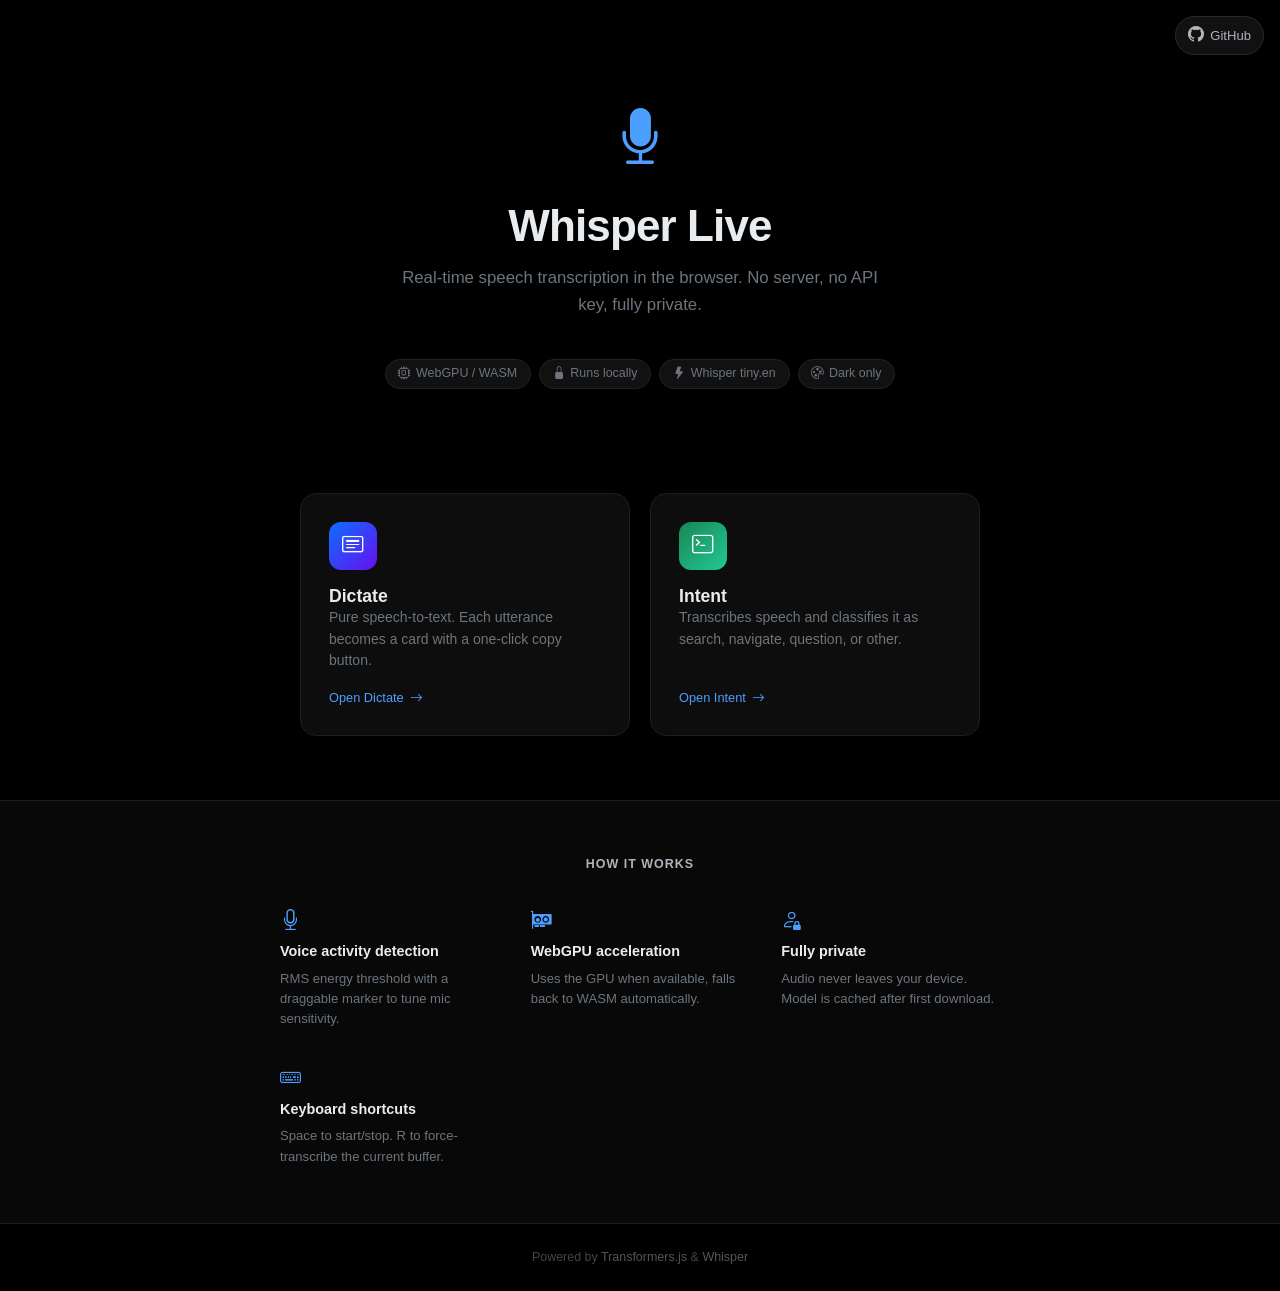
==== index.html @ 52679c07 "add dictate and repo readme and index" ====
<!doctype html>
<html lang="en">
<head>
  <meta charset="utf-8" />
  <meta name="viewport" content="width=device-width,initial-scale=1" />
  <title>Whisper Live</title>
  <link href="https://cdn.jsdelivr.net/npm/bootstrap@5.3.2/dist/css/bootstrap.min.css" rel="stylesheet">
  <link href="https://cdn.jsdelivr.net/npm/bootstrap-icons@1.11.1/font/bootstrap-icons.css" rel="stylesheet">
  <style>
    * { box-sizing: border-box; }
    body {
      background: #000;
      color: #e9ecef;
      min-height: 100vh;
      display: flex;
      flex-direction: column;
      font-family: -apple-system, BlinkMacSystemFont, "Segoe UI", Roboto, sans-serif;
    }
    a { color: inherit; text-decoration: none; }

    /* GitHub corner */
    .github-link {
      position: fixed;
      top: 1rem;
      right: 1rem;
      display: flex;
      align-items: center;
      gap: 0.4rem;
      font-size: 0.82rem;
      font-weight: 500;
      color: #adb5bd;
      padding: 0.4rem 0.75rem;
      border-radius: 20px;
      border: 1px solid #2a2a2a;
      background: #111;
      transition: color 0.15s, border-color 0.15s;
      z-index: 100;
    }
    .github-link:hover { color: #fff; border-color: #444; }
    .github-link i { font-size: 1rem; }

    /* Hero */
    .hero {
      padding: 6rem 1rem 3rem;
      text-align: center;
    }
    .hero-icon {
      font-size: 3.5rem;
      color: #4d9fff;
      display: block;
      margin-bottom: 1.25rem;
    }
    .hero h1 {
      font-size: 2.75rem;
      font-weight: 700;
      margin-bottom: 0.75rem;
      letter-spacing: -0.02em;
    }
    .hero p {
      font-size: 1.05rem;
      color: #6c757d;
      max-width: 480px;
      margin: 0 auto 2.5rem;
      line-height: 1.6;
    }
    .badges {
      display: flex;
      justify-content: center;
      flex-wrap: wrap;
      gap: 0.5rem;
      margin-bottom: 3.5rem;
    }
    .badge-pill {
      display: inline-flex;
      align-items: center;
      gap: 0.35rem;
      padding: 0.3rem 0.8rem;
      border-radius: 20px;
      font-size: 0.78rem;
      font-weight: 500;
      background: #111;
      color: #6c757d;
      border: 1px solid #222;
    }

    /* App cards */
    .app-cards {
      display: grid;
      grid-template-columns: repeat(auto-fit, minmax(280px, 1fr));
      gap: 1.25rem;
      max-width: 720px;
      margin: 0 auto;
      padding: 0 1.25rem 4rem;
    }
    .app-card {
      background: #0d0d0d;
      border: 1px solid #1e1e1e;
      border-radius: 16px;
      padding: 1.75rem;
      color: #e9ecef;
      transition: border-color 0.15s ease, background 0.15s ease;
      display: flex;
      flex-direction: column;
      gap: 1rem;
    }
    .app-card:hover {
      border-color: #333;
      background: #111;
      color: #e9ecef;
    }
    .app-card-icon {
      width: 48px;
      height: 48px;
      border-radius: 12px;
      display: flex;
      align-items: center;
      justify-content: center;
      font-size: 1.35rem;
      color: white;
    }
    .icon-dictate { background: linear-gradient(135deg, #0d6efd, #6610f2); }
    .icon-intent  { background: linear-gradient(135deg, #198754, #20c997); }
    .app-card h2 {
      font-size: 1.1rem;
      font-weight: 600;
      margin: 0;
    }
    .app-card p {
      font-size: 0.875rem;
      color: #6c757d;
      margin: 0;
      line-height: 1.55;
    }
    .app-card-footer {
      display: flex;
      align-items: center;
      gap: 0.4rem;
      font-size: 0.8rem;
      font-weight: 500;
      color: #4d9fff;
      margin-top: auto;
    }

    /* How it works */
    .how-it-works {
      background: #080808;
      border-top: 1px solid #1a1a1a;
      padding: 3.5rem 1.25rem;
    }
    .how-it-works h3 {
      text-align: center;
      font-size: 1.2rem;
      font-weight: 600;
      margin-bottom: 2rem;
      color: #adb5bd;
      text-transform: uppercase;
      letter-spacing: 0.08em;
      font-size: 0.78rem;
    }
    .features {
      display: grid;
      grid-template-columns: repeat(auto-fit, minmax(190px, 1fr));
      gap: 2rem;
      max-width: 720px;
      margin: 0 auto;
    }
    .feature {
      display: flex;
      flex-direction: column;
      gap: 0.5rem;
    }
    .feature i {
      font-size: 1.3rem;
      color: #4d9fff;
    }
    .feature h4 {
      font-size: 0.9rem;
      font-weight: 600;
      margin: 0;
    }
    .feature p {
      font-size: 0.82rem;
      color: #6c757d;
      margin: 0;
      line-height: 1.55;
    }

    footer {
      margin-top: auto;
      padding: 1.5rem 1rem;
      text-align: center;
      font-size: 0.78rem;
      color: #444;
      border-top: 1px solid #1a1a1a;
    }
    footer a { color: #555; }
    footer a:hover { color: #aaa; }

    @media (max-width: 576px) {
      .hero h1 { font-size: 2rem; }
      .hero { padding: 4rem 1rem 2rem; }
      .github-link span { display: none; }
    }
  </style>
</head>
<body>

  <a class="github-link" href="https://github.com/RealGPT1/whisper-live" target="_blank" rel="noopener">
    <i class="bi bi-github"></i>
    <span>GitHub</span>
  </a>

  <div class="hero">
    <i class="bi bi-mic-fill hero-icon"></i>
    <h1>Whisper Live</h1>
    <p>Real-time speech transcription in the browser. No server, no API key, fully private.</p>
    <div class="badges">
      <span class="badge-pill"><i class="bi bi-cpu"></i> WebGPU / WASM</span>
      <span class="badge-pill"><i class="bi bi-lock-fill"></i> Runs locally</span>
      <span class="badge-pill"><i class="bi bi-lightning-fill"></i> Whisper tiny.en</span>
      <span class="badge-pill"><i class="bi bi-palette"></i> Dark only</span>
    </div>
  </div>

  <div class="app-cards">

    <a class="app-card" href="dictate/">
      <div class="app-card-icon icon-dictate">
        <i class="bi bi-card-text"></i>
      </div>
      <div>
        <h2>Dictate</h2>
        <p>Pure speech-to-text. Each utterance becomes a card with a one-click copy button.</p>
      </div>
      <div class="app-card-footer">
        Open Dictate <i class="bi bi-arrow-right"></i>
      </div>
    </a>

    <a class="app-card" href="intent/">
      <div class="app-card-icon icon-intent">
        <i class="bi bi-terminal"></i>
      </div>
      <div>
        <h2>Intent</h2>
        <p>Transcribes speech and classifies it as search, navigate, question, or other.</p>
      </div>
      <div class="app-card-footer">
        Open Intent <i class="bi bi-arrow-right"></i>
      </div>
    </a>

  </div>

  <div class="how-it-works">
    <h3>How it works</h3>
    <div class="features">
      <div class="feature">
        <i class="bi bi-mic"></i>
        <h4>Voice activity detection</h4>
        <p>RMS energy threshold with a draggable marker to tune mic sensitivity.</p>
      </div>
      <div class="feature">
        <i class="bi bi-gpu-card"></i>
        <h4>WebGPU acceleration</h4>
        <p>Uses the GPU when available, falls back to WASM automatically.</p>
      </div>
      <div class="feature">
        <i class="bi bi-person-lock"></i>
        <h4>Fully private</h4>
        <p>Audio never leaves your device. Model is cached after first download.</p>
      </div>
      <div class="feature">
        <i class="bi bi-keyboard"></i>
        <h4>Keyboard shortcuts</h4>
        <p>Space to start/stop. R to force-transcribe the current buffer.</p>
      </div>
    </div>
  </div>

  <footer>
    Powered by <a href="https://github.com/xenova/transformers.js" target="_blank" rel="noopener">Transformers.js</a>
    &amp; <a href="https://github.com/openai/whisper" target="_blank" rel="noopener">Whisper</a>
  </footer>

</body>
</html>
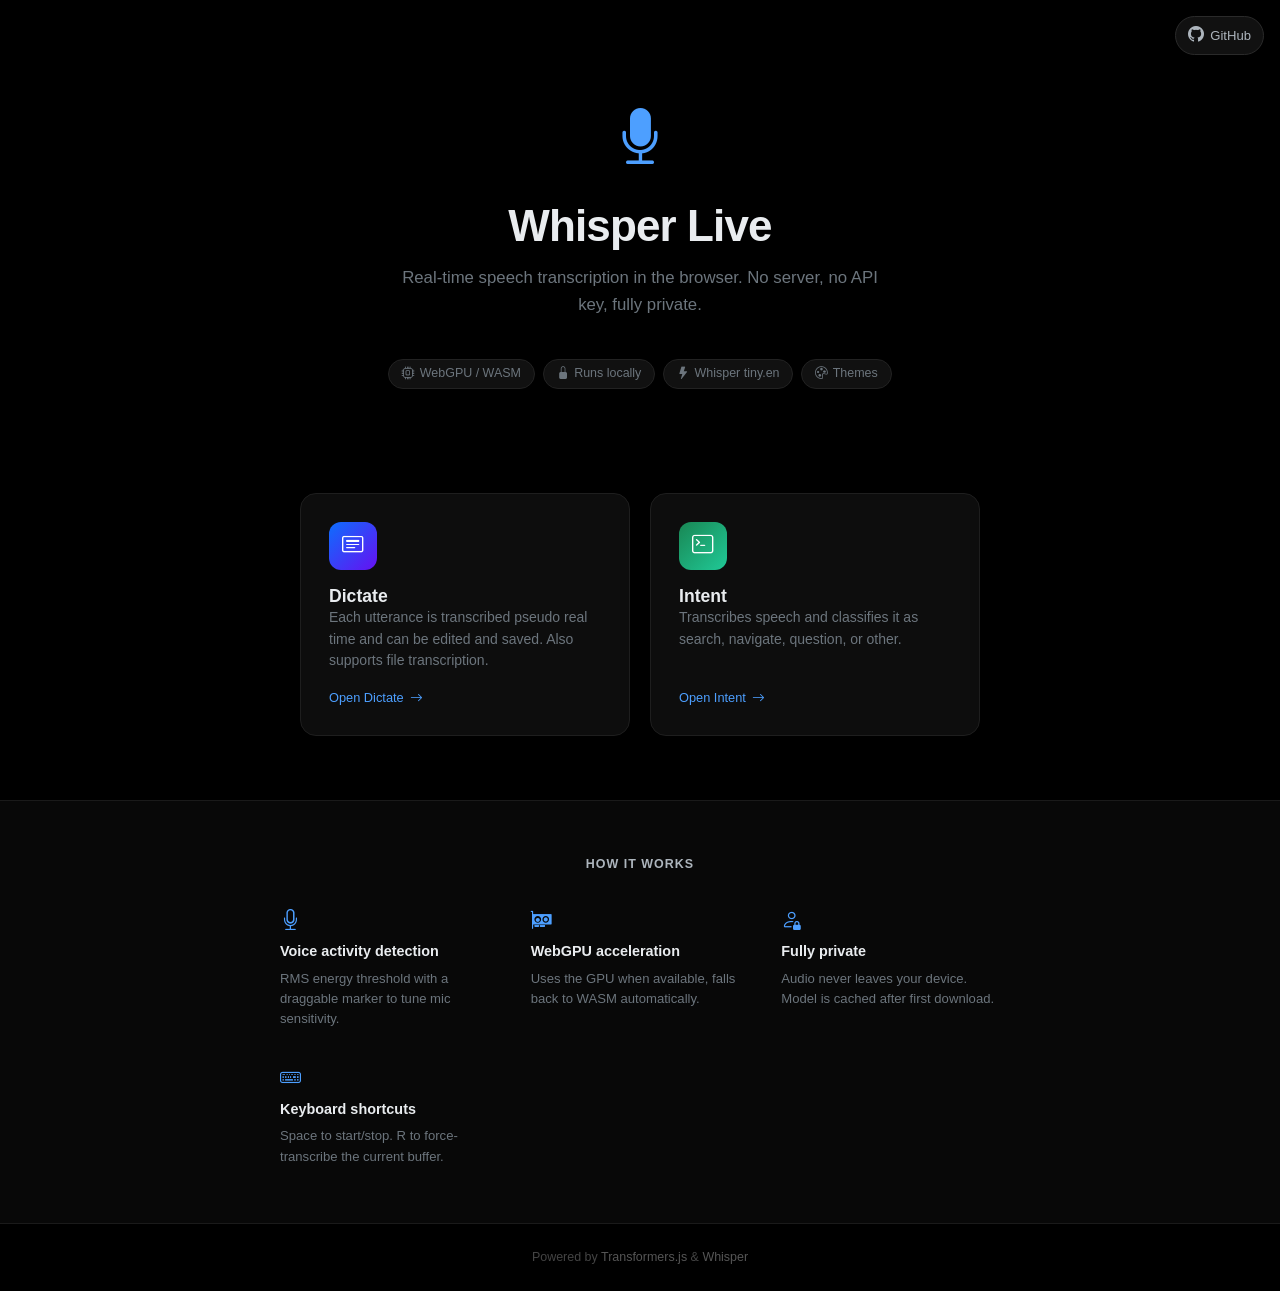
==== commit 379e106b: "responsive. text edits" ====
--- a/index.html
+++ b/index.html
@@ -197,9 +197,20 @@
     footer a:hover { color: #aaa; }
 
     @media (max-width: 576px) {
+      .hero { padding: 4rem 1rem 2rem; }
       .hero h1 { font-size: 2rem; }
-      .hero { padding: 4rem 1rem 2rem; }
+      .hero p { font-size: 0.95rem; margin-bottom: 2rem; }
+      .badges { margin-bottom: 2.5rem; }
       .github-link span { display: none; }
+      .app-cards { grid-template-columns: 1fr; padding: 0 1rem 2.5rem; gap: 0.875rem; }
+      .app-card { padding: 1.25rem; }
+      .how-it-works { padding: 2.5rem 1rem; }
+      .features { grid-template-columns: repeat(2, 1fr); gap: 1.5rem 1.25rem; max-width: none; }
+      .feature i { font-size: 1.1rem; }
+    }
+    @media (max-width: 340px) {
+      .hero h1 { font-size: 1.65rem; }
+      .features { grid-template-columns: 1fr; }
     }
   </style>
 </head>
@@ -218,7 +229,7 @@
       <span class="badge-pill"><i class="bi bi-cpu"></i> WebGPU / WASM</span>
       <span class="badge-pill"><i class="bi bi-lock-fill"></i> Runs locally</span>
       <span class="badge-pill"><i class="bi bi-lightning-fill"></i> Whisper tiny.en</span>
-      <span class="badge-pill"><i class="bi bi-palette"></i> Dark only</span>
+      <span class="badge-pill"><i class="bi bi-palette"></i> Themes</span>
     </div>
   </div>
 
@@ -230,7 +241,7 @@
       </div>
       <div>
         <h2>Dictate</h2>
-        <p>Pure speech-to-text. Each utterance becomes a card with a one-click copy button.</p>
+        <p>Each utterance is transcribed pseudo real time and can be edited and saved. Also supports file transcription.</p>
       </div>
       <div class="app-card-footer">
         Open Dictate <i class="bi bi-arrow-right"></i>
